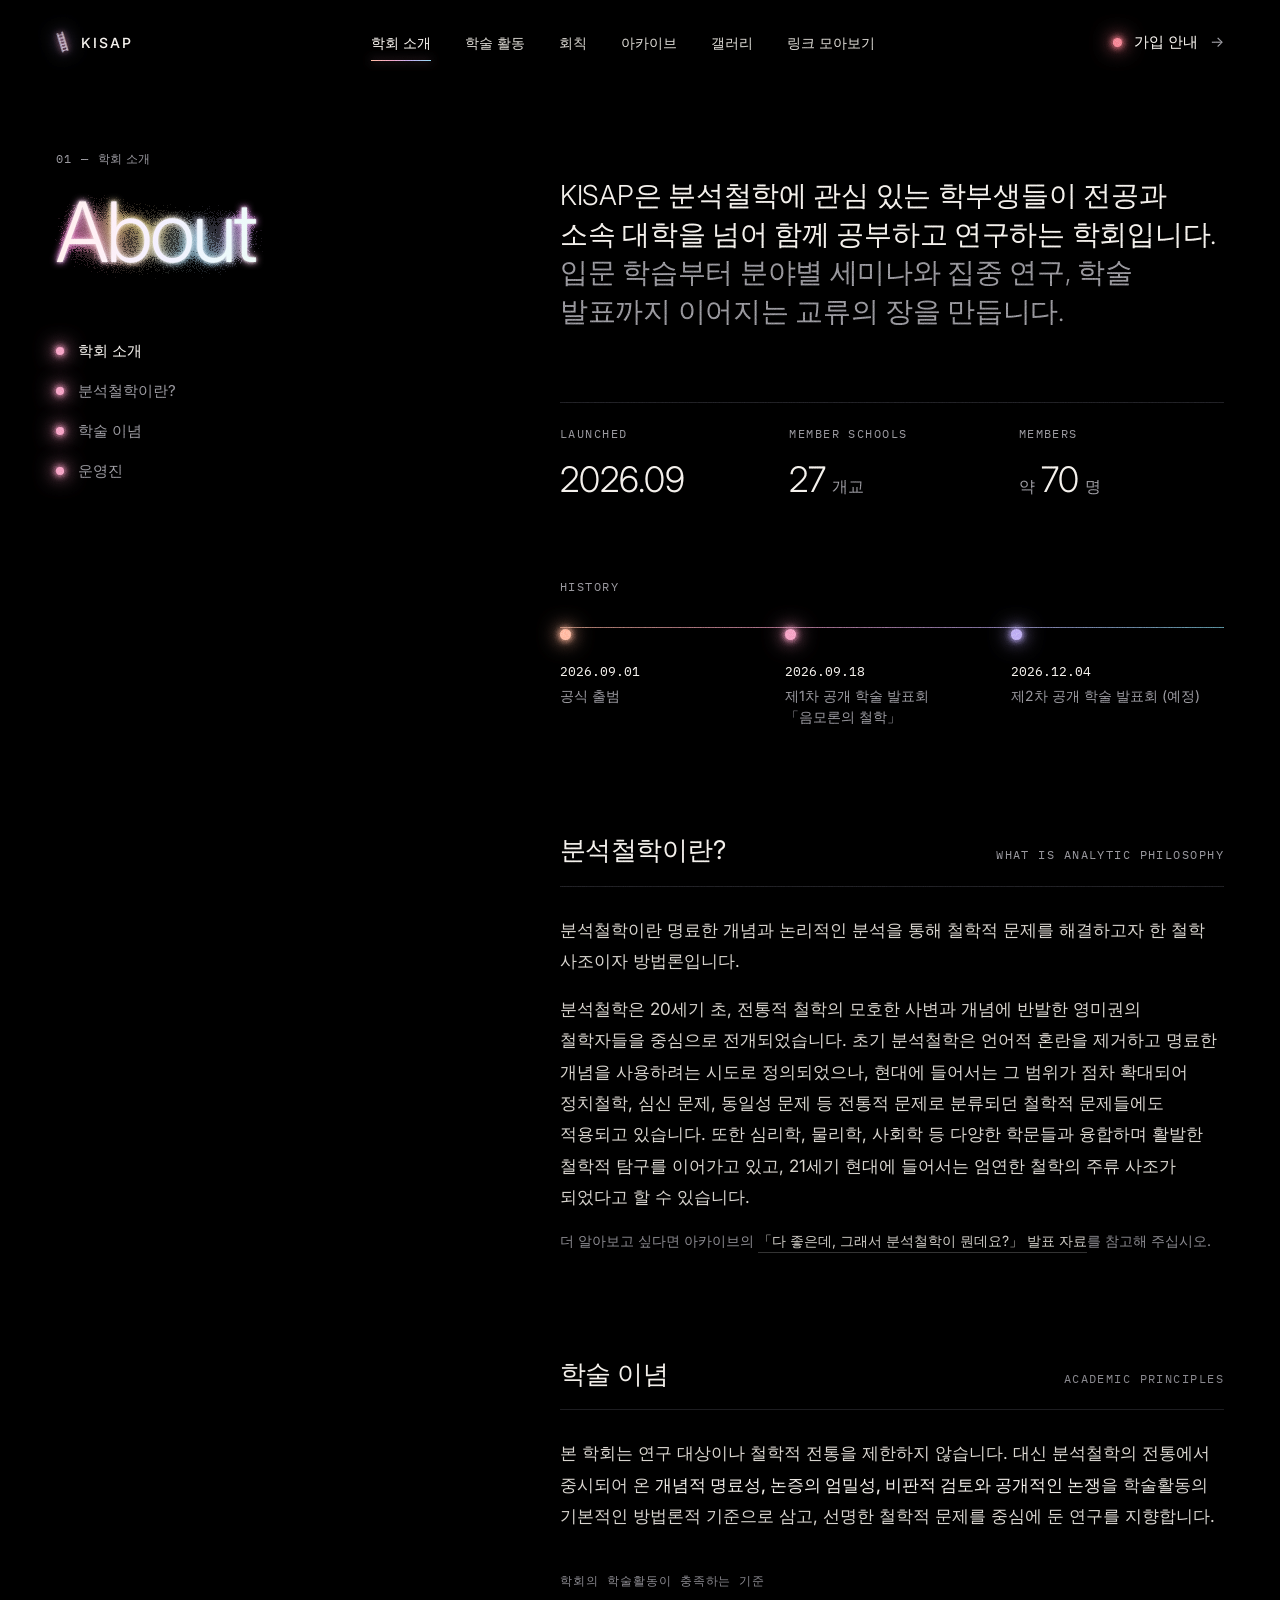
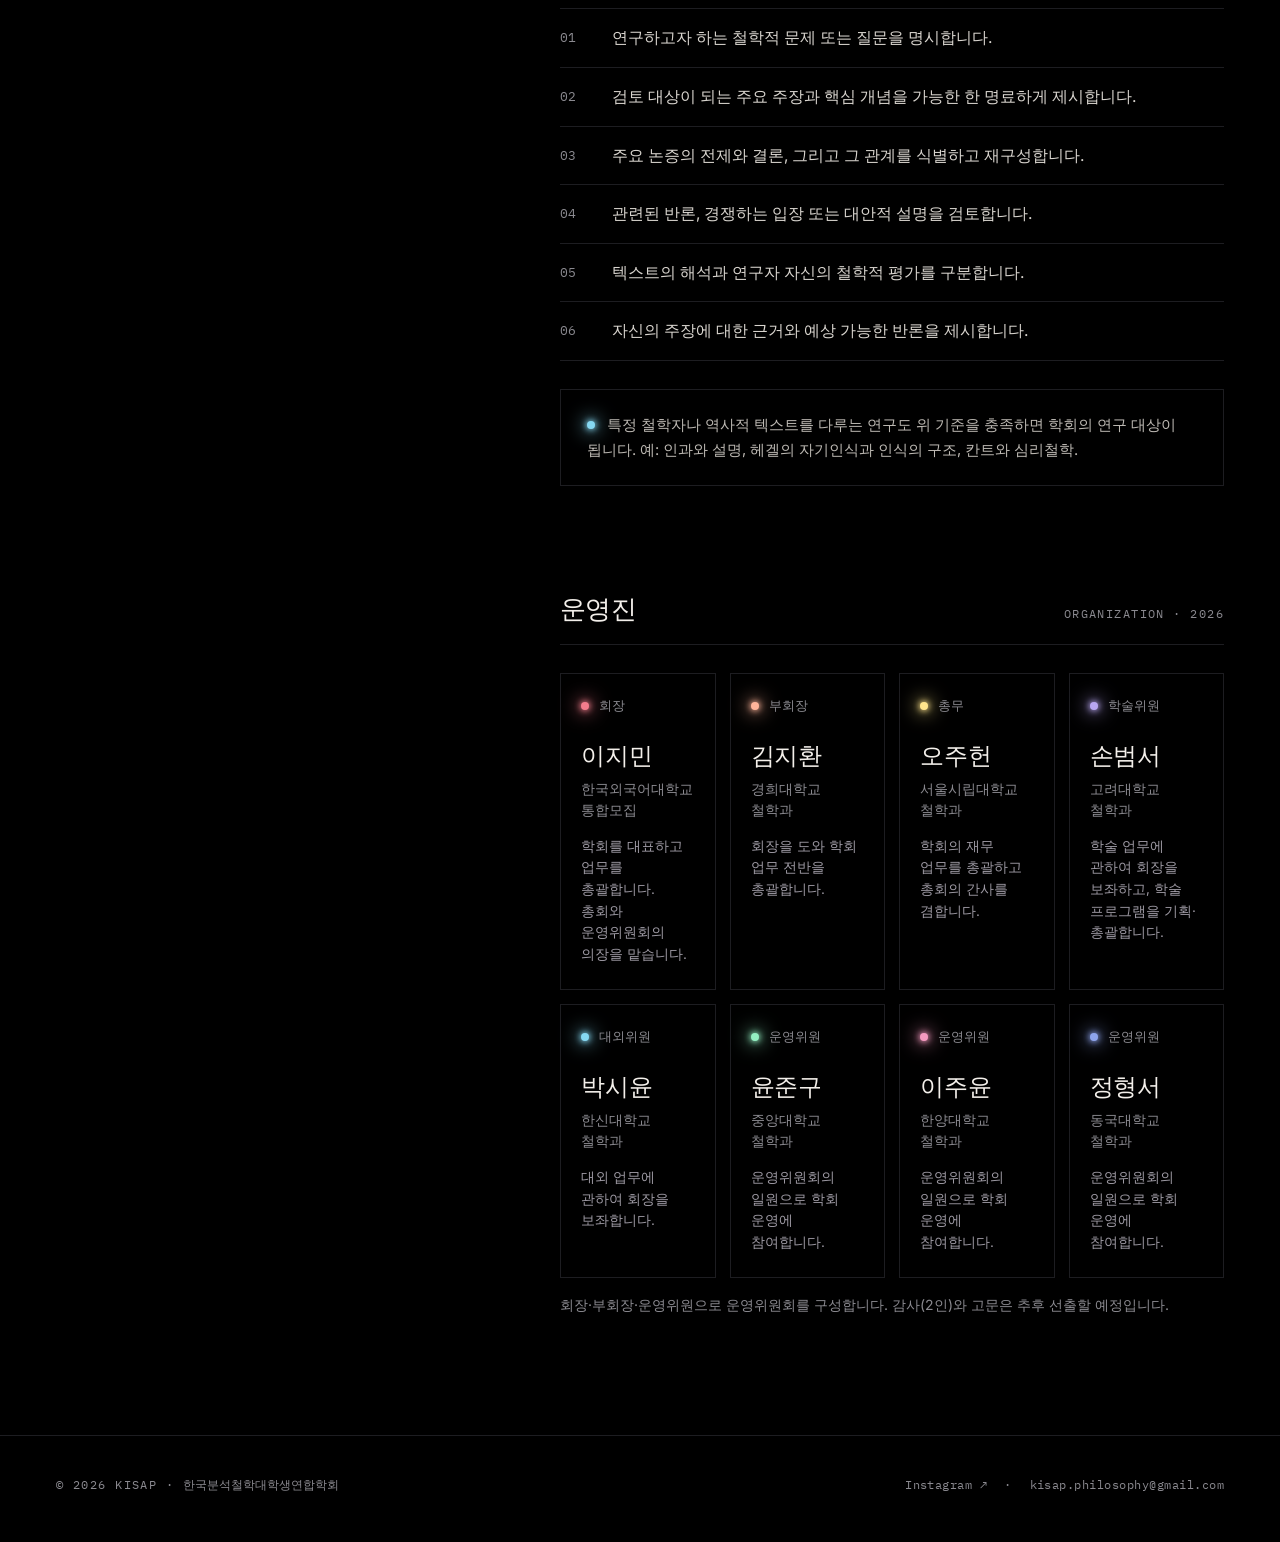
==== about.html @ c92b1f7e "2nd event starts 16:50 Co-Authored-By: Claude Opus 5.5 <noreply@anthropic.com> Claude-Session: https" ====
<!DOCTYPE html>
<html lang="ko">
<head>
<meta charset="utf-8">
<meta name="viewport" content="width=device-width, initial-scale=1">
<title>학회 소개 — KISAP</title>
<meta name="description" content="KISAP 학회 소개 — 분석철학이란 무엇인지, 학회의 학술 이념과 운영진을 소개합니다.">
<meta name="theme-color" content="#000000">
<link rel="canonical" href="https://kisapphilosophy.github.io/about.html">
<meta property="og:type" content="website">
<meta property="og:site_name" content="KISAP 한국분석철학대학생연합학회">
<meta property="og:locale" content="ko_KR">
<meta property="og:title" content="학회 소개 — KISAP">
<meta property="og:description" content="KISAP 학회 소개 — 분석철학이란 무엇인지, 학회의 학술 이념과 운영진을 소개합니다.">
<meta property="og:url" content="https://kisapphilosophy.github.io/about.html">
<meta property="og:image" content="https://kisapphilosophy.github.io/images/og.jpg">
<meta property="og:image:width" content="1200">
<meta property="og:image:height" content="630">
<meta name="twitter:card" content="summary_large_image">
<meta name="naver-site-verification" content="591fb7971cd4381b23a02a65b9b0f2e59f918cd0">
<meta name="google-site-verification" content="ccWG4GbFfCrHe7mUTIRTxgsKhSlejGteS4iFdDzfW9k">

<link rel="icon" href="favicon.ico" sizes="48x48">
<link rel="icon" type="image/png" sizes="192x192" href="icon-192.png">
<link rel="apple-touch-icon" href="apple-touch-icon.png">
<link rel="preconnect" href="https://fonts.googleapis.com">
<link rel="preconnect" href="https://fonts.gstatic.com" crossorigin>
<link rel="stylesheet" href="https://fonts.googleapis.com/css2?family=IBM+Plex+Mono&amp;family=Inter:opsz,wght@14..32,300..500&amp;family=Lora:ital,wght@1,400&amp;display=swap">
<link rel="stylesheet" href="kisap.css?v=202611121501">
</head>
<body data-page="about">
<header class="site-header"></header>
<main>
<section class="page split"><div class="side"><div class="side-sticky"><div class="eyebrow">01 — <span class="kr">학회 소개</span></div>
      <h1 class="h-sec"><span class="glow soft">About</span></h1><nav class="toc kr" aria-label="목차"><a href="#intro" class="on"><span class="dot" style="--c:var(--pink)"></span>학회 소개</a><a href="#what"><span class="dot" style="--c:var(--pink)"></span>분석철학이란?</a><a href="#principles"><span class="dot" style="--c:var(--pink)"></span>학술 이념</a><a href="#people"><span class="dot" style="--c:var(--pink)"></span>운영진</a></nav></div></div><div class="main"><section class="sub" id="intro" style="margin-top:0"><p class="lead kr">KISAP은 분석철학에 관심 있는 학부생들이 전공과 소속 대학을 넘어 함께 공부하고 연구하는 학회입니다. <span class="mute">입문 학습부터 분야별 세미나와 집중 연구, 학술 발표까지 이어지는 교류의 장을 만듭니다.</span></p><div class="stats"><div><div class="mono">Launched</div><div class="num">2026.09</div></div><div><div class="mono">Member Schools</div><div class="num">27<span class="kr" style="font-size:.45em;color:var(--mute);margin-left:6px">개교</span></div></div><div><div class="mono">Members</div><div class="num"><span class="kr" style="font-size:.45em;color:var(--mute);margin-right:6px">약</span>70<span class="kr" style="font-size:.45em;color:var(--mute);margin-left:6px">명</span></div></div></div><div class="mono" style="margin-top:72px">History</div><ol class="timeline kr" style="list-style:none;grid-template-columns:repeat(3,1fr)"><li><span class="dot" style="--c:var(--peach)"></span><div class="y">2026.09.01</div><div class="t">공식 출범</div></li><li><span class="dot" style="--c:var(--pink)"></span><div class="y">2026.09.18</div><div class="t">제1차 공개 학술 발표회 「음모론의 철학」</div></li><li><span class="dot" style="--c:var(--lilac)"></span><div class="y">2026.12.04</div><div class="t">제2차 공개 학술 발표회 (예정)</div></li></ol></section><section class="sub" id="what"><div class="sub-h"><h2>분석철학이란?</h2><span class="mono">What is analytic philosophy</span></div><div class="prose"><p>분석철학이란 명료한 개념과 논리적인 분석을 통해 철학적 문제를 해결하고자 한 철학 사조이자 방법론입니다.</p>
      <p>분석철학은 20세기 초, 전통적 철학의 모호한 사변과 개념에 반발한 영미권의 철학자들을 중심으로 전개되었습니다. 초기 분석철학은 언어적 혼란을 제거하고 명료한 개념을 사용하려는 시도로 정의되었으나, 현대에 들어서는 그 범위가 점차 확대되어 정치철학, 심신 문제, 동일성 문제 등 전통적 문제로 분류되던 철학적 문제들에도 적용되고 있습니다. 또한 심리학, 물리학, 사회학 등 다양한 학문들과 융합하며 활발한 철학적 탐구를 이어가고 있고, 21세기 현대에 들어서는 엄연한 철학의 주류 사조가 되었다고 할 수 있습니다.</p></div>
      <p class="foot-note">더 알아보고 싶다면 아카이브의 <a class="ulink" style="font-size:14px" href="archive.html">「다 좋은데, 그래서 분석철학이 뭔데요?」 발표 자료</a>를 참고해 주십시오.</p></section><section class="sub" id="principles"><div class="sub-h"><h2>학술 이념</h2><span class="mono">Academic Principles</span></div><div class="prose"><p>본 학회는 연구 대상이나 철학적 전통을 제한하지 않습니다. 대신 분석철학의 전통에서 중시되어 온 <b style="font-weight:500;color:var(--ink)">개념적 명료성, 논증의 엄밀성, 비판적 검토와 공개적인 논쟁</b>을 학술활동의 기본적인 방법론적 기준으로 삼고, 선명한 철학적 문제를 중심에 둔 연구를 지향합니다.</p></div><div class="mono kr" style="margin:40px 0 18px;letter-spacing:.08em">학회의 학술활동이 충족하는 기준</div><ol class="crit"><li>연구하고자 하는 철학적 문제 또는 질문을 명시합니다.</li><li>검토 대상이 되는 주요 주장과 핵심 개념을 가능한 한 명료하게 제시합니다.</li><li>주요 논증의 전제와 결론, 그리고 그 관계를 식별하고 재구성합니다.</li><li>관련된 반론, 경쟁하는 입장 또는 대안적 설명을 검토합니다.</li><li>텍스트의 해석과 연구자 자신의 철학적 평가를 구분합니다.</li><li>자신의 주장에 대한 근거와 예상 가능한 반론을 제시합니다.</li></ol><div class="callout"><span class="dot" style="--c:var(--cyan)"></span>특정 철학자나 역사적 텍스트를 다루는 연구도 위 기준을 충족하면 학회의 연구 대상이 됩니다. 예: 인과와 설명, 헤겔의 자기인식과 인식의 구조, 칸트와 심리철학.</div></section><section class="sub" id="people"><div class="sub-h"><h2>운영진</h2><span class="mono">Organization · 2026</span></div><div class="org"><div class="person"><div class="role"><span class="dot" style="--c:var(--coral)"></span>회장</div><div class="name">이지민</div><div class="sch">한국외국어대학교 통합모집</div><div class="duty">학회를 대표하고 업무를 총괄합니다. 총회와 운영위원회의 의장을 맡습니다.</div></div><div class="person"><div class="role"><span class="dot" style="--c:var(--peach)"></span>부회장</div><div class="name">김지환</div><div class="sch">경희대학교 철학과</div><div class="duty">회장을 도와 학회 업무 전반을 총괄합니다.</div></div><div class="person"><div class="role"><span class="dot" style="--c:var(--butter)"></span>총무</div><div class="name">오주헌</div><div class="sch">서울시립대학교 철학과</div><div class="duty">학회의 재무 업무를 총괄하고 총회의 간사를 겸합니다.</div></div><div class="person"><div class="role"><span class="dot" style="--c:var(--lilac)"></span>학술위원</div><div class="name">손범서</div><div class="sch">고려대학교 철학과</div><div class="duty">학술 업무에 관하여 회장을 보좌하고, 학술 프로그램을 기획·총괄합니다.</div></div><div class="person"><div class="role"><span class="dot" style="--c:var(--cyan)"></span>대외위원</div><div class="name">박시윤</div><div class="sch">한신대학교 철학과</div><div class="duty">대외 업무에 관하여 회장을 보좌합니다.</div></div><div class="person"><div class="role"><span class="dot" style="--c:var(--mint)"></span>운영위원</div><div class="name">윤준구</div><div class="sch">중앙대학교 철학과</div><div class="duty">운영위원회의 일원으로 학회 운영에 참여합니다.</div></div><div class="person"><div class="role"><span class="dot" style="--c:var(--pink)"></span>운영위원</div><div class="name">이주윤</div><div class="sch">한양대학교 철학과</div><div class="duty">운영위원회의 일원으로 학회 운영에 참여합니다.</div></div><div class="person"><div class="role"><span class="dot" style="--c:var(--peri)"></span>운영위원</div><div class="name">정형서</div><div class="sch">동국대학교 철학과</div><div class="duty">운영위원회의 일원으로 학회 운영에 참여합니다.</div></div></div><p class="foot-note">회장·부회장·운영위원으로 운영위원회를 구성합니다. 감사(2인)와 고문은 추후 선출할 예정입니다.</p></section></div></section>
</main>
<footer class="site-footer"></footer>
<script src="kisap.js?v=202611121501"></script>
</body>
</html>
---- kisap.css ----
/* =========================================================
   KISAP — Halo theme
   Korean Intercollegiate Society for Analytic Philosophy
   ========================================================= */

@font-face{
  font-family:"Pretendard";
  src:url("PretendardVariable.woff2") format("woff2-variations");
  font-weight:45 920;font-style:normal;font-display:swap;
}

:root{
  /* light palette — use as light, never as flat surface color */
  --peach:#FFB49A; --coral:#F47C8C; --pink:#F59AC0; --lilac:#B9A7F2;
  --peri:#8EA4EC;  --cyan:#86D8F2;  --mint:#94EFC2; --lime:#CBF27E; --butter:#FFE58C; --orange:#FF9F62;

  --bg:#000; --ink:#F3EFEA; --ink-2:#d9d5cf; --mute:#8B8A90; --dim:#55545A; --line:#1D1D21;

  --sans:"Inter","Pretendard",system-ui,sans-serif;
  --kr:"Pretendard","Inter",system-ui,sans-serif;
  --mono:"IBM Plex Mono",ui-monospace,monospace;

  --halo:linear-gradient(100deg,var(--peach),var(--pink) 28%,var(--lilac) 52%,var(--cyan) 74%,var(--mint));
  --pad:56px;
  --header-h:84px;
}

*{box-sizing:border-box;margin:0;padding:0}
html{background:var(--bg);color:var(--ink);-webkit-text-size-adjust:100%}
body{font-family:var(--sans);font-optical-sizing:auto;-webkit-font-smoothing:antialiased;-moz-osx-font-smoothing:grayscale;
  min-height:100vh;overflow-x:hidden;line-height:1.5}
a{color:inherit;text-decoration:none}
button{font:inherit;color:inherit;background:none;border:0;cursor:pointer}
.kr{font-family:var(--kr)}
.mono{font-family:var(--mono);font-size:12px;letter-spacing:.12em;text-transform:uppercase;color:var(--mute)}
.sr{position:absolute;width:1px;height:1px;overflow:hidden;clip:rect(0 0 0 0)}

/* grain: only visible on lit areas (overlay over black stays black) */
.grain{position:fixed;inset:0;pointer-events:none;z-index:90;mix-blend-mode:overlay;opacity:.5;
  background-image:url("data:image/svg+xml;utf8,<svg xmlns='http://www.w3.org/2000/svg' width='300' height='300'><filter id='n'><feTurbulence type='fractalNoise' baseFrequency='1.1' numOctaves='2' stitchTiles='stitch'/><feColorMatrix values='0 0 0 0 .5  0 0 0 0 .5  0 0 0 0 .5  0 0 0 2.2 -.6'/></filter><rect width='100%' height='100%' filter='url(%23n)'/></svg>");}

/* ---------------- header / nav ---------------- */
.site-header{position:fixed;top:0;left:0;right:0;height:var(--header-h);z-index:50;
  display:flex;align-items:center;justify-content:space-between;padding:0 var(--pad);
  transition:background .3s ease, backdrop-filter .3s ease}
.site-header.scrolled{background:rgba(0,0,0,.6);-webkit-backdrop-filter:blur(14px);backdrop-filter:blur(14px)}
.logo{display:flex;align-items:center;gap:12px;font-weight:500;font-size:14px;letter-spacing:.14em}
.logo svg{flex:none}
.nav-links{display:flex;gap:34px;font-family:var(--kr);font-size:14px;color:#cfccc6}
.nav-links a{position:relative;transition:color .2s}
.nav-links a:hover,.nav-links a.active{color:var(--ink)}
.nav-links a.active::after{content:"";position:absolute;left:0;right:0;bottom:-8px;height:1px;
  background:linear-gradient(90deg,var(--peach),var(--pink),var(--lilac),var(--cyan));box-shadow:0 0 8px rgba(245,154,192,.6)}
.menu-btn{display:none;width:40px;height:40px;position:relative}
.menu-btn span{position:absolute;left:9px;right:9px;height:1px;background:var(--ink);transition:transform .3s, top .3s}
.menu-btn span:nth-child(1){top:16px}.menu-btn span:nth-child(2){top:24px}
.menu-open .menu-btn span:nth-child(1){top:20px;transform:rotate(45deg)}
.menu-open .menu-btn span:nth-child(2){top:20px;transform:rotate(-45deg)}
.mobile-menu{position:fixed;inset:0;z-index:45;background:rgba(0,0,0,.94);-webkit-backdrop-filter:blur(10px);backdrop-filter:blur(10px);
  padding:calc(var(--header-h) + 24px) 24px 40px;display:flex;flex-direction:column;gap:6px;
  opacity:0;pointer-events:none;transition:opacity .3s}
.menu-open .mobile-menu{opacity:1;pointer-events:auto}
.mobile-menu a{font-family:var(--kr);font-size:28px;font-weight:300;padding:14px 0;border-bottom:1px solid var(--line);display:flex;align-items:center;gap:16px}
.mobile-menu a .dot{width:9px;height:9px}

/* ---------------- buttons, dots, chips ---------------- */
.btn{position:relative;display:inline-flex;align-items:center;gap:8px;padding:11px 22px;border-radius:999px;font-size:14px;color:var(--ink);isolation:isolate;white-space:nowrap}
.btn::before{content:"";position:absolute;inset:-1px;border-radius:inherit;z-index:-2;background:linear-gradient(100deg,var(--peach),var(--pink),var(--lilac),var(--cyan))}
.btn::after{content:"";position:absolute;inset:0;border-radius:inherit;z-index:-1;background:#000}
.btn .bloom{position:absolute;inset:0;border-radius:inherit;z-index:-3;background:linear-gradient(100deg,var(--peach),var(--pink),var(--lilac),var(--cyan));
  filter:blur(14px) url(#boost) url(#spray);opacity:.7;transition:opacity .3s, filter .3s}
.btn:hover .bloom{opacity:1;filter:blur(18px) url(#boost) url(#spray)}
.btn-ghost{display:inline-flex;align-items:center;padding:11px 22px;border-radius:999px;border:1px solid #2c2c31;font-size:14px;color:#cfccc6;transition:border-color .2s,color .2s}
.btn-ghost:hover{border-color:#55505e;color:var(--ink)}
.ulink{color:#cfccc6;border-bottom:1px solid #333;padding-bottom:3px;font-size:15px;transition:color .2s,border-color .2s}
.ulink:hover{color:var(--ink);border-color:var(--pink)}
.dot{display:inline-block;flex:none;width:8px;height:8px;border-radius:50%;background:var(--c,var(--pink));
  box-shadow:0 0 6px 1px var(--c,var(--pink)),0 0 18px 4px color-mix(in srgb,var(--c,var(--pink)) 55%,transparent)}
.dot.off{background:#3a3a40;box-shadow:none}
.chips{display:flex;flex-wrap:wrap;gap:10px}
.chip{padding:9px 18px;border-radius:999px;border:1px solid #2a2a2f;font-size:14px;color:#bdb9b3;transition:border-color .2s,color .2s}
.chip:hover{color:var(--ink);border-color:#45424c}
.chip.on{color:var(--ink);border-color:transparent;position:relative;isolation:isolate}
.chip.on::before{content:"";position:absolute;inset:-1px;border-radius:inherit;z-index:-2;background:linear-gradient(100deg,var(--peach),var(--pink),var(--lilac),var(--cyan))}
.chip.on::after{content:"";position:absolute;inset:0;border-radius:inherit;z-index:-1;background:#000}

/* signal-dot CTA (가입 안내) */
.cta-dot{display:inline-flex;align-items:center;gap:12px;font-size:15px;color:var(--ink);white-space:nowrap}
.cta-dot .dot{width:9px;height:9px;--c:var(--coral);animation:kisap-pulse 2.8s ease-in-out infinite}
.cta-dot .arr{color:var(--mute);transition:color .25s, transform .25s}
.cta-dot:hover .arr,.cta-dot:focus-visible .arr{color:var(--ink);transform:translateX(3px)}
.cta-dot:hover .dot{animation-duration:1.2s}
.cta-dot.lg{font-size:17px;gap:14px}
.cta-dot.lg .dot{width:11px;height:11px}
@keyframes kisap-pulse{
  0%,100%{box-shadow:0 0 6px 1px var(--coral),0 0 16px 4px rgba(244,124,140,.45)}
  50%{box-shadow:0 0 9px 2px var(--coral),0 0 30px 10px rgba(244,124,140,.6)}
}

/* ---------------- glow text ---------------- */
.glow{position:relative;display:inline-block;isolation:isolate;color:transparent;
  --b1:.1em;--b2:.28em;--o1:.9;--o2:.35;--o3:.95}
.glow.soft{--b1:.125em;--b2:.3em;--o1:.7;--o2:.4;--o3:.75}
.glow > i{position:absolute;inset:-.25em -.2em -.35em -.2em;padding:.25em .2em .35em .2em;font-style:inherit;white-space:pre;pointer-events:none}
.glow > i.g{background:var(--halo);-webkit-background-clip:text;background-clip:text;color:transparent}
.glow > i.wide{filter:blur(var(--b2)) url(#boost2) url(#spray);opacity:var(--o2)}
.glow > i.mid{filter:blur(var(--b1)) url(#boost) url(#spray);opacity:var(--o1)}
.glow > i.near{filter:blur(.045em) url(#boost);opacity:var(--o3)}
.glow > i.wb{color:#fff;filter:blur(.018em);opacity:.75}
.glow > i.face{background:linear-gradient(100deg,#FFEDE6,#FFEFF6 28%,#F3EFFF 52%,#EAF8FD 74%,#EEFCF4);
  -webkit-background-clip:text;background-clip:text;color:transparent}
.glow > .txt{visibility:hidden}

/* ---------------- aura blobs ---------------- */
.aura{position:absolute;border-radius:50%;aspect-ratio:1}
.aura .s,.aura .d{position:absolute;inset:0;border-radius:inherit;background:inherit}
.aura .s{filter:blur(calc(var(--blur,40px) * .8));opacity:.5}
.aura .d{filter:blur(calc(var(--blur,40px) * 1.35)) url(#boost) url(#spray)}

/* ---------------- ladder ---------------- */
.ladder{position:absolute;pointer-events:none;will-change:transform}
.ladder svg{position:absolute;inset:0;width:100%;height:100%;overflow:visible}
.ladder .l-wide{filter:blur(calc(40px * var(--ls,1))) url(#boost2) url(#spray);opacity:.4}
.ladder .l-mid {filter:blur(calc(18px * var(--ls,1))) url(#boost) url(#spray);opacity:.75}
.ladder .l-br2 {filter:blur(calc(30px * var(--ls,1)));opacity:.45}
.ladder .l-br1 {filter:blur(calc(17px * var(--ls,1))) url(#boost);opacity:.5}
.ladder .l-body{filter:blur(calc(6px * var(--ls,1)));opacity:.95}

/* ---------------- hero (index) ---------------- */
/* home: hero + statement share one continuous ladder that fades out into the 2nd screen */
.home{position:relative;overflow:hidden;isolation:isolate;--hh:max(100vh,720px)}
@supports (height:100svh){.home{--hh:max(100svh,720px)}}
.ladder-layer{position:absolute;left:0;right:0;top:0;height:calc(var(--hh) * 1.6);z-index:3;pointer-events:none;
  -webkit-mask-image:linear-gradient(to bottom,#000 0,#000 calc(var(--hh) * .9),transparent calc(var(--hh) * 1.36));
          mask-image:linear-gradient(to bottom,#000 0,#000 calc(var(--hh) * .9),transparent calc(var(--hh) * 1.36))}
.ladder-layer .ladder{left:62.2%;top:calc(var(--hh) * -.32);width:clamp(150px,18.1vw,330px);height:calc(var(--hh) * 2);
  transform-origin:50% calc(var(--hh) * .82);transform:rotate(16deg)}
.hero{position:relative;height:var(--hh)}
.hero-copy{position:absolute;left:var(--pad);top:22%;z-index:2;max-width:62%}
.hero-copy .mono{margin-bottom:30px}
.hero-line1{text-wrap:balance;font-size:clamp(26px,3.75vw,64px);line-height:1.05;font-weight:300;letter-spacing:-.03em;color:#ece8e2}
.hero-line1 .soft-word{color:#8f8b94}
.hero-big{margin-top:.17em;font-size:clamp(60px,9.4vw,170px);line-height:.98;font-weight:300;letter-spacing:-.04em}
.hero-kr{margin-top:36px;font-family:var(--kr);font-weight:400;font-size:clamp(16px,1.5vw,24px);color:#d9d5cf;letter-spacing:.24em}
.hero-bar{position:absolute;left:var(--pad);right:var(--pad);bottom:52px;z-index:2;display:grid;grid-template-columns:320px 320px 1fr;
  border-top:1px solid var(--line);padding-top:22px;font-size:15px}
.hero-bar .mono{margin-bottom:8px}
.hero-bar .right{justify-self:end;text-align:right}

/* ---------------- inner pages ---------------- */
.page{position:relative;min-height:100vh;padding:150px var(--pad) 120px}
.eyebrow{font-family:var(--mono);font-size:12px;letter-spacing:.12em;text-transform:uppercase;color:var(--mute);margin-bottom:22px}
.eyebrow .kr{letter-spacing:.02em;text-transform:none}
.h-sec{font-size:clamp(56px,6.5vw,104px);line-height:1.02;font-weight:300;letter-spacing:-.035em}
.split{display:grid;grid-template-columns:minmax(0,420px) minmax(0,1fr);column-gap:84px}
.split > .side .lede{margin-top:28px;color:var(--mute);font-size:15px;line-height:1.6;max-width:320px}
.split > .main{padding-top:26px;max-width:1000px}
.head-row{display:flex;justify-content:space-between;align-items:flex-end;gap:24px;flex-wrap:wrap}
.head-row .chips{margin-bottom:14px}

/* about */
.lead{font-size:clamp(22px,2.15vw,34px);line-height:1.4;font-weight:300;letter-spacing:-.01em;max-width:880px}
.lead .mute{color:var(--mute)}
.stats{margin-top:72px;display:grid;grid-template-columns:repeat(3,1fr);gap:24px;border-top:1px solid var(--line);max-width:880px}
.stats > div{padding-top:22px}
.stats .mono{margin-bottom:10px}
.stats .num{font-size:clamp(32px,2.75vw,44px);font-weight:300}
.timeline{position:relative;max-width:880px;margin-top:26px;display:grid;grid-template-columns:repeat(4,1fr);gap:12px}
.timeline::before{content:"";position:absolute;left:0;right:0;top:5px;height:1px;background:linear-gradient(90deg,var(--peach),var(--pink),var(--lilac),var(--cyan));opacity:.6}
.timeline .dot{width:11px;height:11px}
.timeline .y{margin-top:16px;font-family:var(--mono);font-size:13px}
.timeline .t{margin-top:4px;font-size:14px;color:var(--mute)}

/* join */
.steps{position:relative;display:grid;grid-template-columns:repeat(3,1fr);gap:24px}
.steps::before{content:"";position:absolute;left:8px;right:0;top:8px;height:1px;background:linear-gradient(90deg,var(--peach),var(--pink) 40%,var(--lilac) 70%,var(--cyan));opacity:.55}
.steps .dot{width:16px;height:16px}
.steps .mono{margin-top:30px}
.steps h3{font-size:28px;font-weight:300;margin-top:10px}
.steps p{margin-top:12px;color:var(--mute);font-size:15px;line-height:1.6;max-width:260px}
.tables{margin-top:90px;display:grid;grid-template-columns:1fr 1fr;gap:56px}
.kv{display:flex;justify-content:space-between;align-items:center;gap:16px;height:56px;border-bottom:1px solid var(--line);font-size:16px}
.kv span:last-child{color:var(--mute)}
.kv .num{font-family:var(--mono);font-size:14px}
.cta-row{margin-top:56px;display:flex;flex-wrap:wrap;gap:28px;align-items:center}

/* bylaws */
.toc{margin-top:56px;font-size:15px}
.toc a{display:flex;align-items:center;gap:14px;height:40px;color:var(--mute);transition:color .2s}
.toc a .dot{visibility:hidden}
.toc a.on,.toc a:hover{color:var(--ink)}
.toc a.on .dot{visibility:visible}
.doc-head{display:flex;justify-content:space-between;gap:16px;flex-wrap:wrap;padding-bottom:18px}
.articles{border-top:1px solid var(--line);max-width:760px}
.art{display:grid;grid-template-columns:150px 1fr;padding:26px 0;border-bottom:1px solid var(--line);scroll-margin-top:110px}
.art .mono{color:var(--ink)}
.art .t{margin-top:6px;color:var(--mute);font-size:14px}
.art p{font-size:17px;line-height:1.7;color:var(--ink-2)}
.chapter{margin-top:48px;scroll-margin-top:110px}
.chapter:first-child{margin-top:0}

/* rows w/ hover halo (archive, links) */
.rows{border-top:1px solid var(--line);margin-top:56px}
.row{position:relative;isolation:isolate;display:grid;grid-template-columns:36px 110px 1fr 200px 90px;align-items:center;min-height:74px;padding:10px 0;
  border-bottom:1px solid var(--line);font-size:17px;transition:color .2s}
.row .yr,.row .ty,.row .fm{color:var(--mute);transition:color .3s}
.row .yr{font-family:var(--mono);font-size:14px}
.row .ty{font-size:15px}
.row .fm{font-family:var(--mono);font-size:13px;text-align:right}
.hov{position:absolute;left:-30px;right:-30px;top:6px;bottom:6px;z-index:-1;border-radius:40px;opacity:0;transition:opacity .35s ease;pointer-events:none}
.hov::before,.hov::after{content:"";position:absolute;inset:0;border-radius:inherit;
  background:linear-gradient(90deg,transparent,rgba(185,167,242,.55) 15%,rgba(245,154,192,.5) 45%,rgba(134,216,242,.45) 75%,transparent)}
.hov::before{filter:blur(30px) url(#spray);opacity:.75}
.hov::after{filter:blur(30px);opacity:.6}
.row:hover .hov,.row:focus-visible .hov{opacity:1}
.row:hover .yr,.row:hover .ty,.row:hover .fm{color:#efeaf7}
.row[hidden]{display:none}

/* gallery */
.gallery{margin-top:56px;display:grid;grid-template-columns:2fr 1fr 1fr;grid-auto-rows:272px;gap:16px}
.tile{position:relative;border:1px solid var(--line);overflow:hidden;transition:border-color .3s}
.tile:hover{border-color:#34313a}
.tile.big{grid-row:span 2}
.tile .aura{left:50%;top:50%;width:min(64%,440px);transform:translate(-50%,-50%);transition:transform .6s ease}
.tile:hover .aura{transform:translate(-50%,-50%) scale(1.06)}
.tile img{position:absolute;inset:0;width:100%;height:100%;object-fit:cover}
.tile .no{position:absolute;left:16px;top:14px;font-size:11px}
.tile .cap{position:absolute;left:16px;right:16px;bottom:14px;display:flex;justify-content:space-between;align-items:baseline;gap:12px;font-size:14px}
.tile.big .cap{font-size:18px}
.tile .cap .mono{font-size:11px}
.tile[hidden]{display:none}

/* links */
.links-page{text-align:center}
.links-list{width:min(660px,100%);margin:56px auto 0;text-align:left}
.link{position:relative;isolation:isolate;display:grid;grid-template-columns:30px 1fr auto;align-items:center;min-height:70px;padding:0 26px;margin-bottom:12px;
  border-radius:999px;border:1px solid #222227;transition:border-color .3s}
.link .hov{left:-20px;right:-20px}
.link:hover{border-color:#4a4552}
.link:hover .hov{opacity:1}
.link .name{font-size:17px}
.link .desc{color:var(--mute);font-size:14px;margin-left:10px;transition:color .3s}
.link:hover .desc{color:#e9e4f5}
.link .arr{color:var(--mute);transition:color .3s, transform .3s}
.link:hover .arr{color:#fff;transform:translate(2px,-2px)}

/* activities */
.section-label{display:flex;justify-content:space-between;align-items:flex-end;gap:16px;flex-wrap:wrap;margin-top:88px}
.section-label:first-of-type{margin-top:64px}
.programs{margin-top:28px;display:grid;grid-template-columns:repeat(4,1fr);gap:16px}
.prog{position:relative;border:1px solid var(--line);padding:26px 24px 28px;min-height:240px;display:flex;flex-direction:column;transition:border-color .3s}
.prog:hover{border-color:#34313a}
.prog .dot{width:11px;height:11px}
.prog h3{margin-top:28px;font-size:24px;font-weight:300;letter-spacing:-.01em}
.prog .cad{margin-top:8px}
.prog p{margin-top:auto;padding-top:24px;color:var(--mute);font-size:14px;line-height:1.6}
.rows.tight{margin-top:24px}
.row.act{grid-template-columns:36px 130px 170px 1fr 120px}
.row.act .dt{font-family:var(--mono);font-size:14px;color:var(--mute);transition:color .3s}
.row.act .pl{color:var(--mute);font-size:14px;text-align:right;transition:color .3s}
.row.act:hover .dt,.row.act:hover .pl{color:#efeaf7}

/* footer */
.site-footer{padding:40px var(--pad) 48px;border-top:1px solid var(--line);display:flex;justify-content:space-between;gap:16px;flex-wrap:wrap}
.site-footer .kr{letter-spacing:0;text-transform:none}

/* ---------------- responsive ---------------- */
@media (max-width:1280px){
  .ladder-layer .ladder{left:66%}
  .hero-copy{max-width:64%}
}
@media (max-width:1100px){
  .programs{grid-template-columns:1fr 1fr}
  .split{grid-template-columns:1fr;row-gap:40px}
  .split > .main{padding-top:0}
  .nav-links{gap:22px}
}
@media (max-width:900px){
  :root{--pad:24px;--header-h:68px}
  .nav-links,.site-header > .cta-dot{display:none}
  .menu-btn{display:block}
  .ladder-layer{z-index:0}
  .ladder-layer .ladder{left:58%;width:44vw;opacity:.55}
  .hero-copy{top:19%;max-width:none;right:var(--pad)}
  .hero-big{font-size:clamp(56px,17vw,120px)}
  .hero-line1{font-size:clamp(24px,7vw,44px)}
  .hero-bar{grid-template-columns:1fr 1fr;row-gap:18px;bottom:32px}
  .hero-bar .right{grid-column:1 / -1;justify-self:start;text-align:left}
  .page{padding:120px var(--pad) 90px}
  .stats{grid-template-columns:repeat(3,1fr);margin-top:48px}
  .timeline{grid-template-columns:1fr 1fr;row-gap:28px}
  .timeline::before{display:none}
  .steps{grid-template-columns:1fr;gap:36px}
  .steps::before{display:none}
  .tables{grid-template-columns:1fr;gap:40px;margin-top:60px}
  .art{grid-template-columns:1fr;gap:10px}
  .row{grid-template-columns:24px 64px 1fr 56px;font-size:15px}
  .row .ty{display:none}
  .row.act{grid-template-columns:24px 92px 1fr}
  .row.act .pl{display:none}
  .programs{grid-template-columns:1fr 1fr}
  .prog{min-height:200px}
  .hov{left:-12px;right:-12px}
  .gallery{grid-template-columns:1fr 1fr;grid-auto-rows:200px}
  .tile.big{grid-column:1 / -1;grid-row:span 2}
  .link{padding:0 20px}
  .link .desc{display:block;margin-left:0;font-size:13px}
  .site-footer{flex-direction:column}
}
@media (prefers-reduced-motion:reduce){*{transition:none!important;animation:none!important}}

/* ---------------- statement (index, 2nd screen) ---------------- */
.statement{position:relative;height:100vh;height:100svh;min-height:760px;overflow:hidden}
.statement .horizon{position:absolute;inset:0;width:100%;height:100%}
.statement .pole-dot{position:absolute;left:83%;top:30%;width:13px;height:13px;--c:#F59AC0;transform:translate(-50%,-50%)}
.statement .orb{left:51.25%;top:33%;width:clamp(240px,26.25vw,480px);--blur:38px;
  background:radial-gradient(circle closest-side,#FFC4E0 0%,#F59AC0 18%,#FFB49A 34%,#FFE58C 50%,#94EFC2 66%,#86D8F2 80%,transparent 92%)}
.statement .orb-s{left:70.6%;top:56%;width:clamp(90px,9.4vw,170px);--blur:22px;
  background:radial-gradient(circle closest-side,#F47C8C 0%,#FF9F62 45%,transparent 78%)}
.statement-copy{position:absolute;left:var(--pad);top:25%;z-index:2}
.statement h2{font-family:"Lora",serif;font-style:italic;font-weight:400;font-size:clamp(60px,8vw,128px);line-height:1.02;letter-spacing:-.02em}
.statement p{margin-top:40px;max-width:430px;font-size:17px;line-height:1.6;color:#bdb9b3}
.statement .cta-row{margin-top:36px}

/* scroll reveal */
.reveal{opacity:0;transition:opacity 1.2s ease, transform 1.2s cubic-bezier(.2,.7,.2,1)}
.statement-copy.reveal{transform:translateY(28px)}
.aura.reveal{transform:scale(.92)}
.reveal.in{opacity:1;transform:none}
.orb-s.reveal.in{opacity:.75}

@media (max-width:900px){
  .statement{min-height:680px}
  .statement-copy{top:16%;right:var(--pad)}
  .statement h2{font-size:clamp(52px,15vw,96px)}
  .statement p{font-size:16px;margin-top:28px}
  .statement .orb{left:22%;top:50%;width:76vw;opacity:.75}
  .statement .orb.reveal.in{opacity:.75}
  .statement .orb-s{left:72%;top:74%;width:24vw}
  .statement .pole,.statement .pole-dot{display:none}
}
@media (prefers-reduced-motion:reduce){.reveal{opacity:1!important;transform:none!important}}
@media (max-width:520px){.programs{grid-template-columns:1fr}}

/* hero title: soft patchy halo, matching the ladder */
.hero-big > span:nth-child(1) .glow{--halo:
  radial-gradient(1.1em .8em at 6% 55%,  rgba(255,61,154,.6) 20%, transparent 85%),
  radial-gradient(1.2em .9em at 38% 40%, rgba(255,232,31,.55) 20%, transparent 85%),
  radial-gradient(1em .9em  at 70% 65%,  rgba(61,230,255,.55) 20%, transparent 85%),
  radial-gradient(.9em .8em at 96% 35%,  rgba(184,77,255,.55) 20%, transparent 85%),
  linear-gradient(100deg,#8EA4EC,#B9A7F2 30%,#F59AC0 65%,#FFB49A)}
.hero-big > span:nth-child(2) .glow{--halo:
  radial-gradient(1.1em .9em at 4% 40%,  rgba(255,232,31,.55) 20%, transparent 85%),
  radial-gradient(1em .8em  at 30% 70%,  rgba(61,107,255,.5) 20%, transparent 85%),
  radial-gradient(1.2em .9em at 55% 35%, rgba(255,61,154,.6) 20%, transparent 85%),
  radial-gradient(1em .8em  at 80% 60%,  rgba(61,230,255,.55) 20%, transparent 85%),
  radial-gradient(.8em .7em at 99% 30%,  rgba(255,59,78,.5) 20%, transparent 85%),
  linear-gradient(100deg,#8EA4EC,#B9A7F2 30%,#F59AC0 65%,#FFB49A)}

/* section titles + motto: same soft patchy halo as the hero */
.h-sec .glow,.statement h2 > span:nth-child(1) .glow{--halo:
  radial-gradient(1em .8em at 8% 50%,  rgba(255,61,154,.6) 20%, transparent 85%),
  radial-gradient(1em .9em at 38% 40%, rgba(255,232,31,.55) 20%, transparent 85%),
  radial-gradient(1em .9em at 68% 62%, rgba(61,230,255,.55) 20%, transparent 85%),
  radial-gradient(.9em .8em at 96% 38%, rgba(184,77,255,.55) 20%, transparent 85%),
  linear-gradient(100deg,#8EA4EC,#B9A7F2 30%,#F59AC0 65%,#FFB49A)}
.statement h2 > span:nth-child(2) .glow{--halo:
  radial-gradient(1em .9em at 6% 42%,  rgba(255,232,31,.55) 20%, transparent 85%),
  radial-gradient(1em .8em at 32% 66%, rgba(61,107,255,.5) 20%, transparent 85%),
  radial-gradient(1em .9em at 58% 38%, rgba(255,61,154,.6) 20%, transparent 85%),
  radial-gradient(1em .8em at 86% 60%, rgba(61,230,255,.55) 20%, transparent 85%),
  linear-gradient(100deg,#8EA4EC,#B9A7F2 30%,#F59AC0 65%,#FFB49A)}

/* ================= content blocks (real content) ================= */
.sub{margin-top:104px}
.sub:first-child{margin-top:0}
.sub-h{display:flex;align-items:baseline;justify-content:space-between;gap:16px;flex-wrap:wrap;margin-bottom:28px;padding-bottom:16px;border-bottom:1px solid var(--line)}
.sub-h h2{font-family:var(--kr);font-size:clamp(22px,2vw,30px);font-weight:400;letter-spacing:-.02em}
.prose{max-width:780px}
.prose p{font-family:var(--kr);font-size:17px;line-height:1.85;color:var(--ink-2)}
.prose p + p{margin-top:16px}
.prose .mute{color:var(--mute)}
.callout{position:relative;margin-top:28px;max-width:780px;padding:22px 26px;border:1px solid var(--line);font-family:var(--kr);font-size:15px;line-height:1.7;color:#bdb9b3}
.callout .dot{margin-right:12px;vertical-align:1px;--c:var(--butter)}
.trio{display:grid;grid-template-columns:repeat(3,1fr);gap:24px}
.trio.four{grid-template-columns:repeat(4,1fr)}
.trio.two{grid-template-columns:repeat(2,1fr)}
.t{border-top:1px solid var(--line);padding-top:20px;font-family:var(--kr)}
.t .n{font-family:var(--mono);font-size:12px;letter-spacing:.12em;color:var(--mute)}
.t h3{margin-top:12px;font-size:20px;font-weight:400;letter-spacing:-.01em}
.t p{margin-top:10px;color:var(--mute);font-size:15px;line-height:1.7}
.crit{list-style:none;counter-reset:c;border-top:1px solid var(--line);max-width:860px}
.crit li{display:grid;grid-template-columns:52px 1fr;padding:16px 0;border-bottom:1px solid var(--line);font-family:var(--kr);font-size:16px;line-height:1.6;color:var(--ink-2)}
.crit li::before{counter-increment:c;content:counter(c,decimal-leading-zero);font-family:var(--mono);font-size:13px;color:var(--mute);padding-top:3px}
.org{display:grid;grid-template-columns:repeat(4,1fr);gap:14px}
.person{border:1px solid var(--line);padding:22px 20px 24px;font-family:var(--kr);transition:border-color .3s}
.person:hover{border-color:#34313a}
.person .role{display:flex;align-items:center;gap:10px;font-size:13px;color:var(--mute)}
.person .name{margin-top:22px;font-size:24px;font-weight:300;letter-spacing:-.01em}
.person .sch{margin-top:4px;font-size:14px;color:var(--mute)}
.person .duty{margin-top:16px;font-size:13.5px;line-height:1.6;color:#9d99a3}
.foot-note{margin-top:16px;font-family:var(--kr);font-size:14px;color:var(--mute)}
.prog .tags{margin-top:auto;padding-top:22px;font-family:var(--kr);color:var(--mute);font-size:13.5px;line-height:1.75}
.prog p{font-family:var(--kr)}
.prog h3{font-family:var(--kr)}
.sched{width:100%;max-width:860px;border-collapse:collapse;font-family:var(--kr)}
.sched td{padding:16px 0;border-bottom:1px solid var(--line);vertical-align:top;font-size:16px;color:var(--ink-2)}
.sched tr:first-child td{border-top:1px solid var(--line)}
.sched td:first-child{width:120px;font-family:var(--mono);font-size:14px;color:var(--mute);padding-top:18px}
.sched .hl td{color:var(--ink)}
.sched .hl td:first-child{color:var(--ink)}
.chips.static .chip{cursor:default}
.row .by{display:block;margin-top:4px;font-size:13px;color:var(--mute)}
.row .ttl{font-family:var(--kr)}
div.row{cursor:default}
.row.act{grid-template-columns:36px 130px 1fr 220px}
/* event block (gallery) */
.event-head{display:flex;justify-content:space-between;align-items:baseline;gap:16px;flex-wrap:wrap;margin-top:56px;padding-bottom:16px;border-bottom:1px solid var(--line);font-family:var(--kr)}
.event-head h2{font-size:clamp(22px,2vw,30px);font-weight:400;letter-spacing:-.02em}
.event-head .meta{font-size:14px;color:var(--mute)}
.gallery.ev{margin-top:20px;grid-template-columns:2fr 1fr 1fr;grid-auto-rows:280px}
.tile.tall{grid-row:span 2}
.tile.ph img{transition:transform .8s ease}
.tile.ph:hover img{transform:scale(1.03)}
.tile.ph .cap{background:linear-gradient(transparent,rgba(0,0,0,.75));left:0;right:0;bottom:0;padding:40px 16px 14px;font-family:var(--kr)}
.tile.soon{display:flex;align-items:flex-end}
.event-sum{margin-top:28px;display:grid;grid-template-columns:repeat(4,1fr);gap:24px;border-top:1px solid var(--line);padding-top:22px}
.event-sum .num{font-size:clamp(28px,2.4vw,40px);font-weight:300;margin-top:8px}
.event-sum .lbl{font-family:var(--kr);font-size:13px;color:var(--mute);margin-top:4px}
/* bylaws body */
.art .b{font-family:var(--kr);font-size:16px;line-height:1.8;color:var(--ink-2)}
.art .b p + p{margin-top:6px}
.art .b .sub-i{padding-left:1.6em;color:#bdb9b3}
.art .t{font-family:var(--kr)}
.chapter .doc-head .mono{color:var(--ink)}
@media (max-width:1100px){
  .org{grid-template-columns:repeat(3,1fr)}
  .trio.four{grid-template-columns:repeat(2,1fr)}
}
@media (max-width:900px){
  .sub{margin-top:72px}
  .trio,.trio.two,.trio.four{grid-template-columns:1fr;gap:18px}
  .org{grid-template-columns:1fr 1fr}
  .row.act{grid-template-columns:24px 92px 1fr}
  .row.act .pl{display:none}
  .gallery.ev{grid-template-columns:1fr 1fr;grid-auto-rows:200px}
  .gallery.ev .tile.big{grid-column:1 / -1;grid-row:span 2}
  .gallery.ev .tile.tall{grid-row:span 2}
  .event-sum{grid-template-columns:1fr 1fr;row-gap:22px}
  .sched td:first-child{width:84px}
  .prose p{font-size:16px}
}
.stats .num span{white-space:nowrap}
@media (max-width:900px){
  .stats{grid-template-columns:1fr 1fr;row-gap:8px}
  .stats > div:first-child{grid-column:1 / -1}
  .timeline{grid-template-columns:1fr!important;row-gap:22px}
  .timeline li{display:grid;grid-template-columns:22px 96px 1fr;align-items:baseline}
  .timeline .y,.timeline .t{margin-top:0}
}
.timeline .t,.art .t{border-top:0;padding-top:0}
.site-footer a{text-transform:none;letter-spacing:.04em;transition:color .2s}.site-footer a:hover{color:var(--ink)}
/* next event on the hero */
.hero-bar .next-ev{display:block;transition:color .2s}
.hero-bar .next-ev .kr{display:inline-flex;align-items:center;gap:10px}
.hero-bar .next-ev .dot{width:8px;height:8px;--c:var(--coral);animation:kisap-pulse 2.8s ease-in-out infinite}
.hero-bar .next-ev:hover .kr{color:#fff}
.hero-bar .next-ev .mono{color:var(--ink-2)}
.sub .rows{border-top:0}
.side-sticky{position:sticky;top:120px}
.programs.two{grid-template-columns:1fr 1fr}
.toc a{height:auto;min-height:40px;padding:8px 0;line-height:1.4}
@media (max-width:1100px){.side-sticky{position:static}}
@media (max-width:900px){.programs.two{grid-template-columns:1fr}.side .toc{margin-top:36px}}
.title-row{display:flex;align-items:center;justify-content:space-between;gap:16px}
.m-only{display:none!important}
@media (max-width:900px){.m-only{display:inline-flex!important}.d-only{display:none!important}}
body{word-break:keep-all;overflow-wrap:break-word}
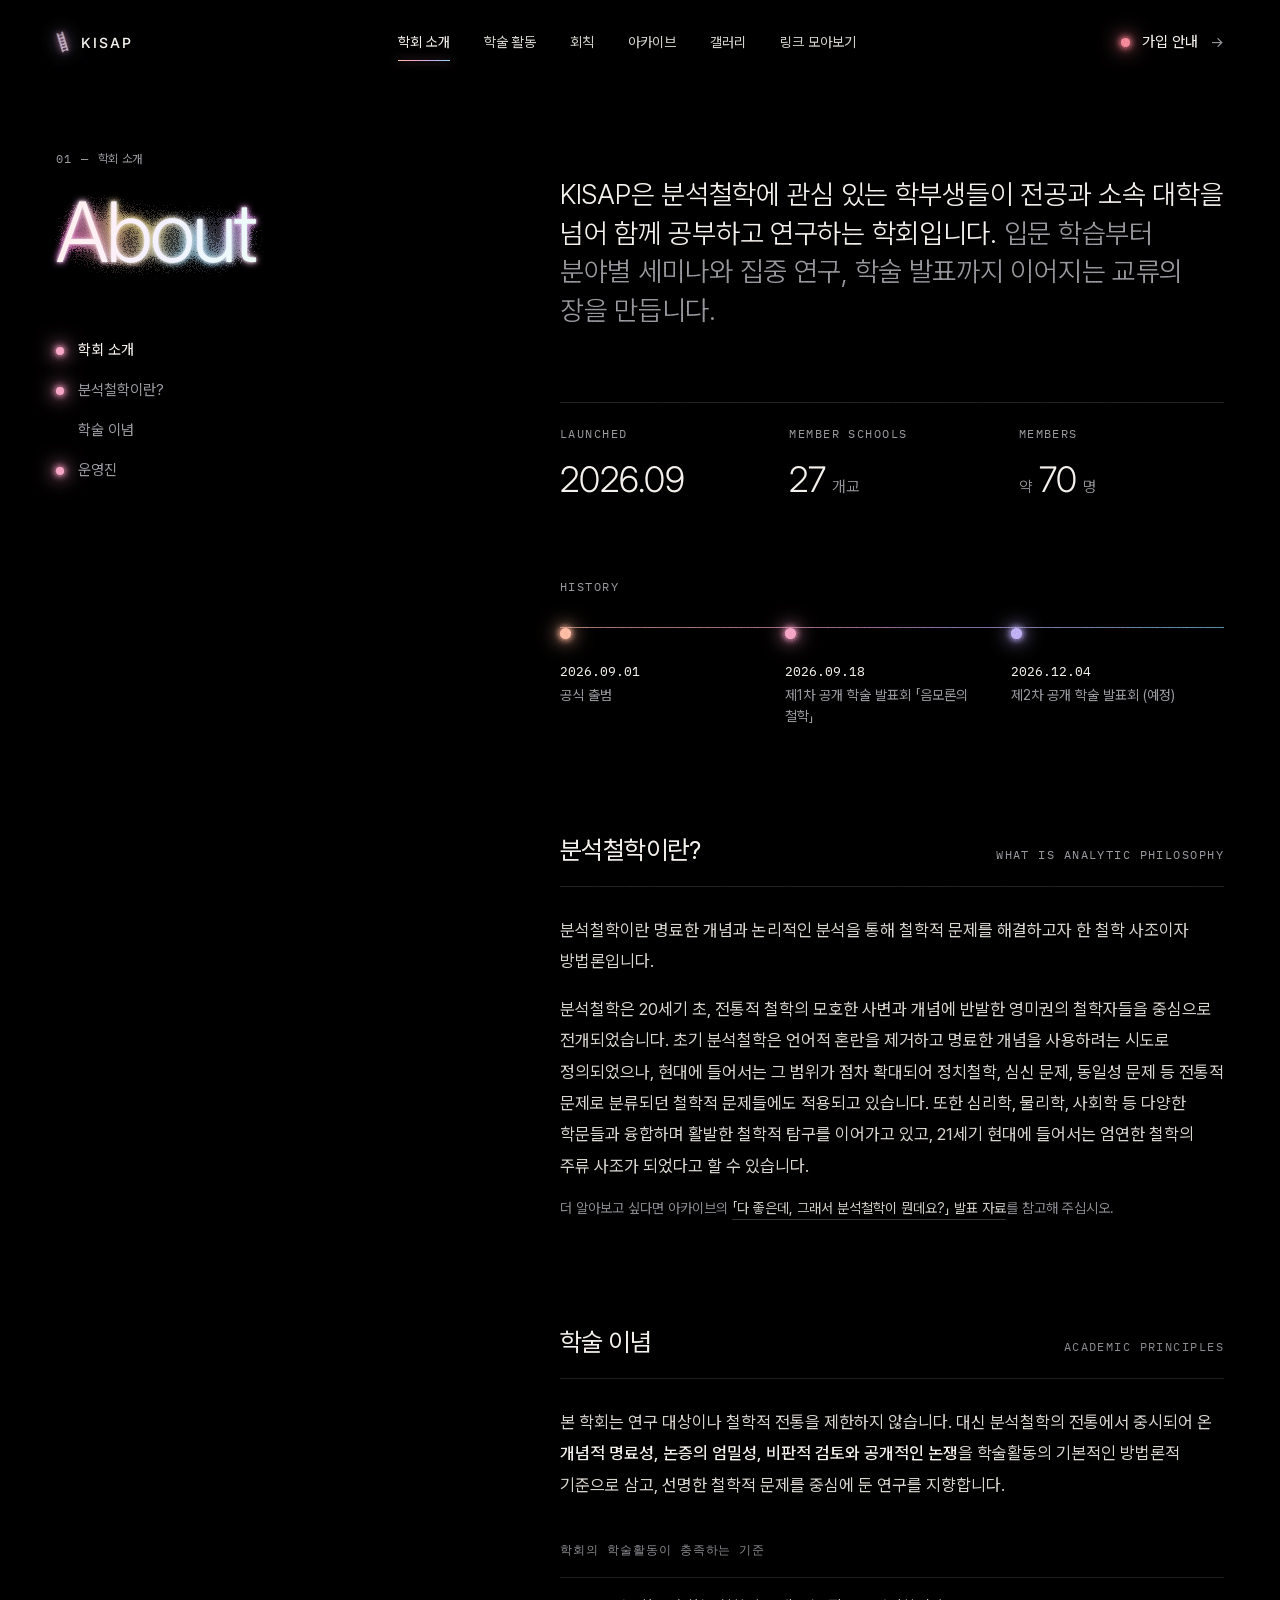
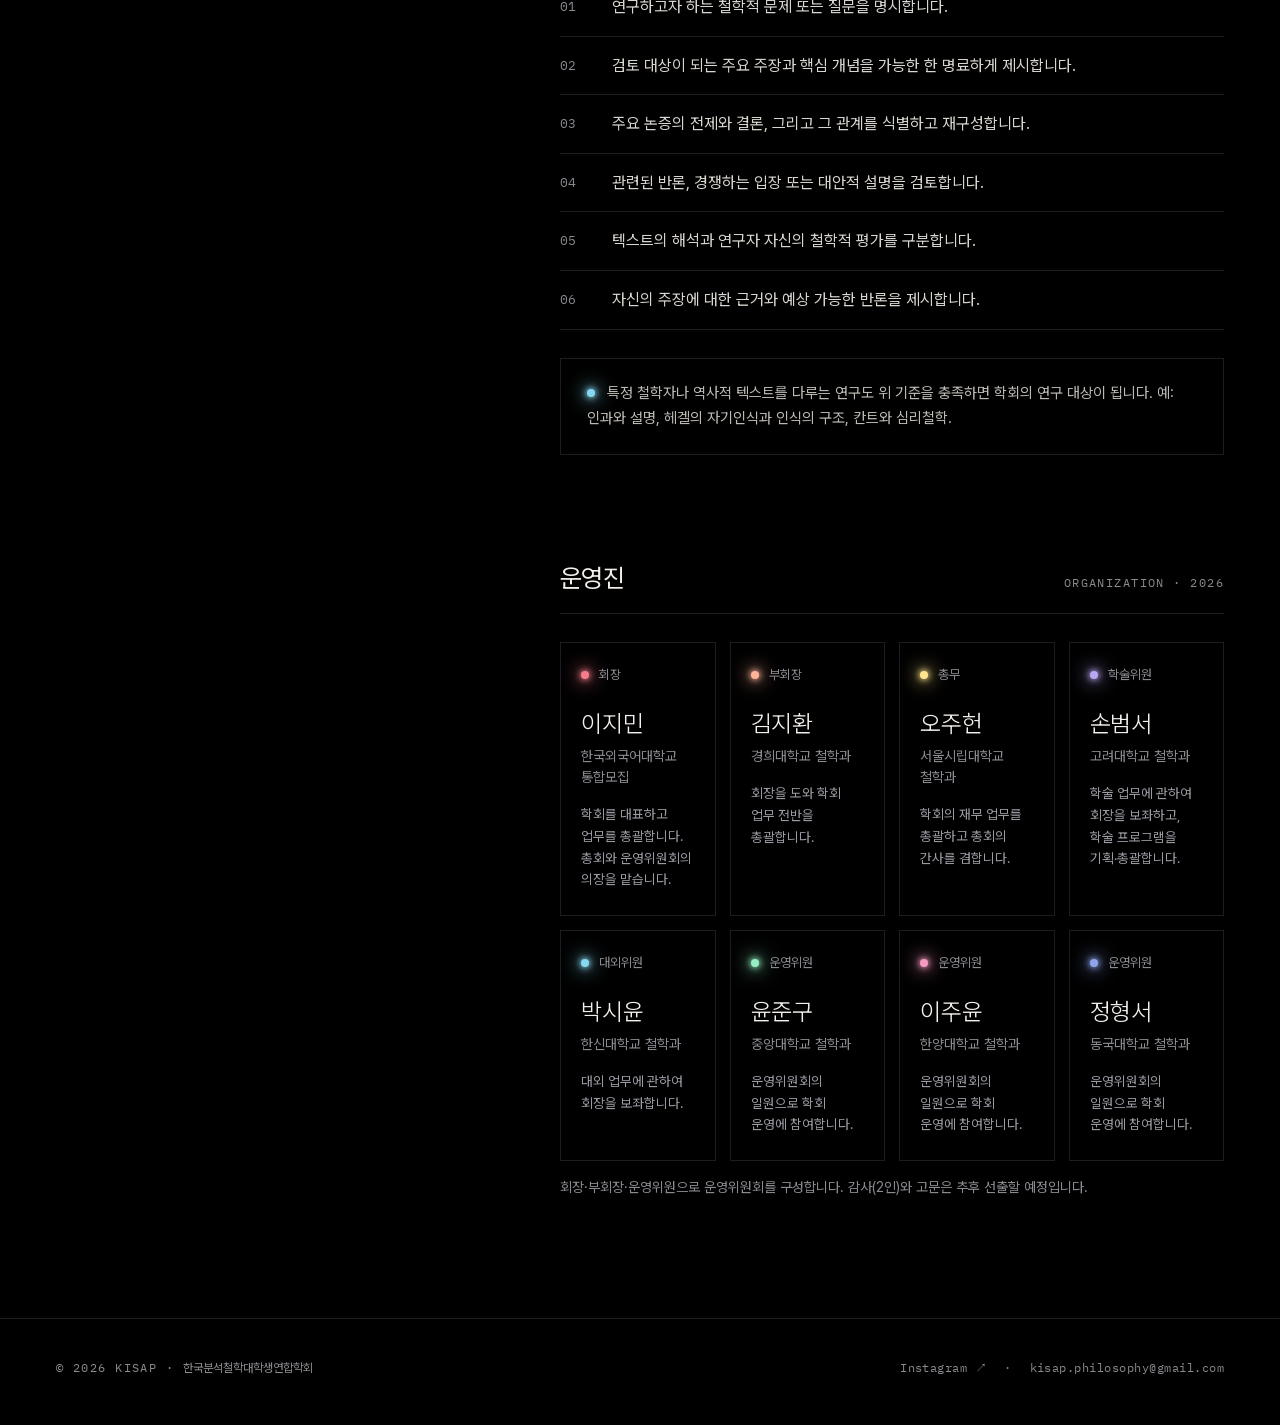
==== commit ec8b1a1b: "로딩 속도 개선: 한글 글꼴 서브셋, 영문 글꼴 자체 호스팅, 갤러리 사진 WebP - Pretendard 2MB → 사이트에 쓰인 글자만 남긴 서브셋(약 113KB), 빌드 때 " ====
--- a/about.html
+++ b/about.html
@@ -23,10 +23,9 @@
 <link rel="icon" href="favicon.ico" sizes="48x48">
 <link rel="icon" type="image/png" sizes="192x192" href="icon-192.png">
 <link rel="apple-touch-icon" href="apple-touch-icon.png">
-<link rel="preconnect" href="https://fonts.googleapis.com">
-<link rel="preconnect" href="https://fonts.gstatic.com" crossorigin>
-<link rel="stylesheet" href="https://fonts.googleapis.com/css2?family=IBM+Plex+Mono&amp;family=Inter:opsz,wght@14..32,300..500&amp;family=Lora:ital,wght@1,400&amp;display=swap">
-<link rel="stylesheet" href="kisap.css?v=202611121501">
+<link rel="preload" href="fonts/kisap-kr.woff2?v=10f1ec85" as="font" type="font/woff2" crossorigin>
+<link rel="preload" href="fonts/inter.woff2" as="font" type="font/woff2" crossorigin>
+<link rel="stylesheet" href="kisap.css?v=202611121803">
 </head>
 <body data-page="about">
 <header class="site-header"></header>
@@ -37,6 +36,6 @@
       <p class="foot-note">더 알아보고 싶다면 아카이브의 <a class="ulink" style="font-size:14px" href="archive.html">「다 좋은데, 그래서 분석철학이 뭔데요?」 발표 자료</a>를 참고해 주십시오.</p></section><section class="sub" id="principles"><div class="sub-h"><h2>학술 이념</h2><span class="mono">Academic Principles</span></div><div class="prose"><p>본 학회는 연구 대상이나 철학적 전통을 제한하지 않습니다. 대신 분석철학의 전통에서 중시되어 온 <b style="font-weight:500;color:var(--ink)">개념적 명료성, 논증의 엄밀성, 비판적 검토와 공개적인 논쟁</b>을 학술활동의 기본적인 방법론적 기준으로 삼고, 선명한 철학적 문제를 중심에 둔 연구를 지향합니다.</p></div><div class="mono kr" style="margin:40px 0 18px;letter-spacing:.08em">학회의 학술활동이 충족하는 기준</div><ol class="crit"><li>연구하고자 하는 철학적 문제 또는 질문을 명시합니다.</li><li>검토 대상이 되는 주요 주장과 핵심 개념을 가능한 한 명료하게 제시합니다.</li><li>주요 논증의 전제와 결론, 그리고 그 관계를 식별하고 재구성합니다.</li><li>관련된 반론, 경쟁하는 입장 또는 대안적 설명을 검토합니다.</li><li>텍스트의 해석과 연구자 자신의 철학적 평가를 구분합니다.</li><li>자신의 주장에 대한 근거와 예상 가능한 반론을 제시합니다.</li></ol><div class="callout"><span class="dot" style="--c:var(--cyan)"></span>특정 철학자나 역사적 텍스트를 다루는 연구도 위 기준을 충족하면 학회의 연구 대상이 됩니다. 예: 인과와 설명, 헤겔의 자기인식과 인식의 구조, 칸트와 심리철학.</div></section><section class="sub" id="people"><div class="sub-h"><h2>운영진</h2><span class="mono">Organization · 2026</span></div><div class="org"><div class="person"><div class="role"><span class="dot" style="--c:var(--coral)"></span>회장</div><div class="name">이지민</div><div class="sch">한국외국어대학교 통합모집</div><div class="duty">학회를 대표하고 업무를 총괄합니다. 총회와 운영위원회의 의장을 맡습니다.</div></div><div class="person"><div class="role"><span class="dot" style="--c:var(--peach)"></span>부회장</div><div class="name">김지환</div><div class="sch">경희대학교 철학과</div><div class="duty">회장을 도와 학회 업무 전반을 총괄합니다.</div></div><div class="person"><div class="role"><span class="dot" style="--c:var(--butter)"></span>총무</div><div class="name">오주헌</div><div class="sch">서울시립대학교 철학과</div><div class="duty">학회의 재무 업무를 총괄하고 총회의 간사를 겸합니다.</div></div><div class="person"><div class="role"><span class="dot" style="--c:var(--lilac)"></span>학술위원</div><div class="name">손범서</div><div class="sch">고려대학교 철학과</div><div class="duty">학술 업무에 관하여 회장을 보좌하고, 학술 프로그램을 기획·총괄합니다.</div></div><div class="person"><div class="role"><span class="dot" style="--c:var(--cyan)"></span>대외위원</div><div class="name">박시윤</div><div class="sch">한신대학교 철학과</div><div class="duty">대외 업무에 관하여 회장을 보좌합니다.</div></div><div class="person"><div class="role"><span class="dot" style="--c:var(--mint)"></span>운영위원</div><div class="name">윤준구</div><div class="sch">중앙대학교 철학과</div><div class="duty">운영위원회의 일원으로 학회 운영에 참여합니다.</div></div><div class="person"><div class="role"><span class="dot" style="--c:var(--pink)"></span>운영위원</div><div class="name">이주윤</div><div class="sch">한양대학교 철학과</div><div class="duty">운영위원회의 일원으로 학회 운영에 참여합니다.</div></div><div class="person"><div class="role"><span class="dot" style="--c:var(--peri)"></span>운영위원</div><div class="name">정형서</div><div class="sch">동국대학교 철학과</div><div class="duty">운영위원회의 일원으로 학회 운영에 참여합니다.</div></div></div><p class="foot-note">회장·부회장·운영위원으로 운영위원회를 구성합니다. 감사(2인)와 고문은 추후 선출할 예정입니다.</p></section></div></section>
 </main>
 <footer class="site-footer"></footer>
-<script src="kisap.js?v=202611121501"></script>
+<script src="kisap.js?v=202611121803"></script>
 </body>
 </html>
--- a/kisap.css
+++ b/kisap.css
@@ -4,9 +4,24 @@
    ========================================================= */
 
 @font-face{
-  font-family:"Pretendard";
-  src:url("PretendardVariable.woff2") format("woff2-variations");
+  font-family:"KISAP KR";
+  src:url("fonts/kisap-kr.woff2?v=10f1ec85") format("woff2-variations"),url("fonts/kisap-kr.woff2?v=10f1ec85") format("woff2");
   font-weight:45 920;font-style:normal;font-display:swap;
+}
+@font-face{
+  font-family:"Inter";
+  src:url("fonts/inter.woff2") format("woff2-variations"),url("fonts/inter.woff2") format("woff2");
+  font-weight:100 900;font-style:normal;font-display:swap;
+}
+@font-face{
+  font-family:"Lora";
+  src:url("fonts/lora-italic.woff2") format("woff2");
+  font-weight:400;font-style:italic;font-display:swap;
+}
+@font-face{
+  font-family:"IBM Plex Mono";
+  src:url("fonts/ibm-plex-mono.woff2") format("woff2");
+  font-weight:400;font-style:normal;font-display:swap;
 }
 
 :root{
@@ -16,8 +31,8 @@
 
   --bg:#000; --ink:#F3EFEA; --ink-2:#d9d5cf; --mute:#8B8A90; --dim:#55545A; --line:#1D1D21;
 
-  --sans:"Inter","Pretendard",system-ui,sans-serif;
-  --kr:"Pretendard","Inter",system-ui,sans-serif;
+  --sans:"Inter","KISAP KR",system-ui,sans-serif;
+  --kr:"KISAP KR","Inter",system-ui,sans-serif;
   --mono:"IBM Plex Mono",ui-monospace,monospace;
 
   --halo:linear-gradient(100deg,var(--peach),var(--pink) 28%,var(--lilac) 52%,var(--cyan) 74%,var(--mint));
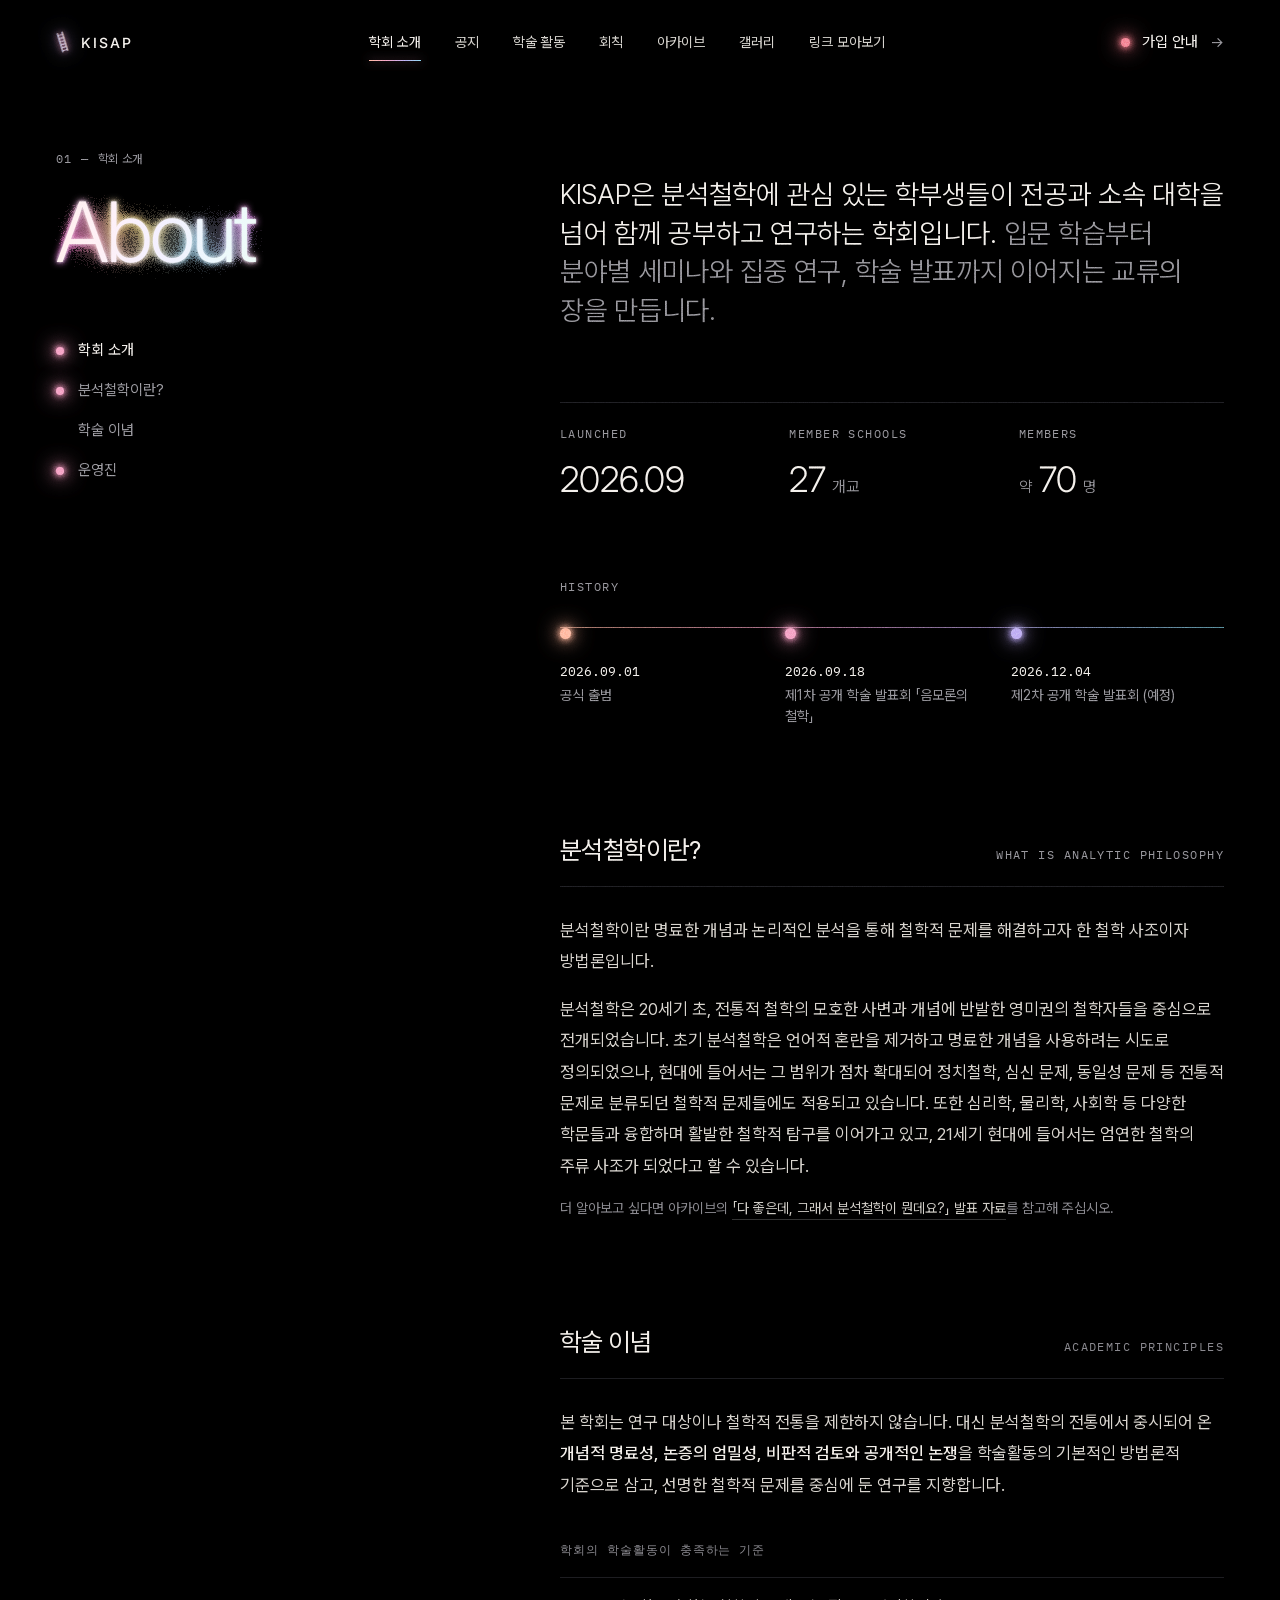
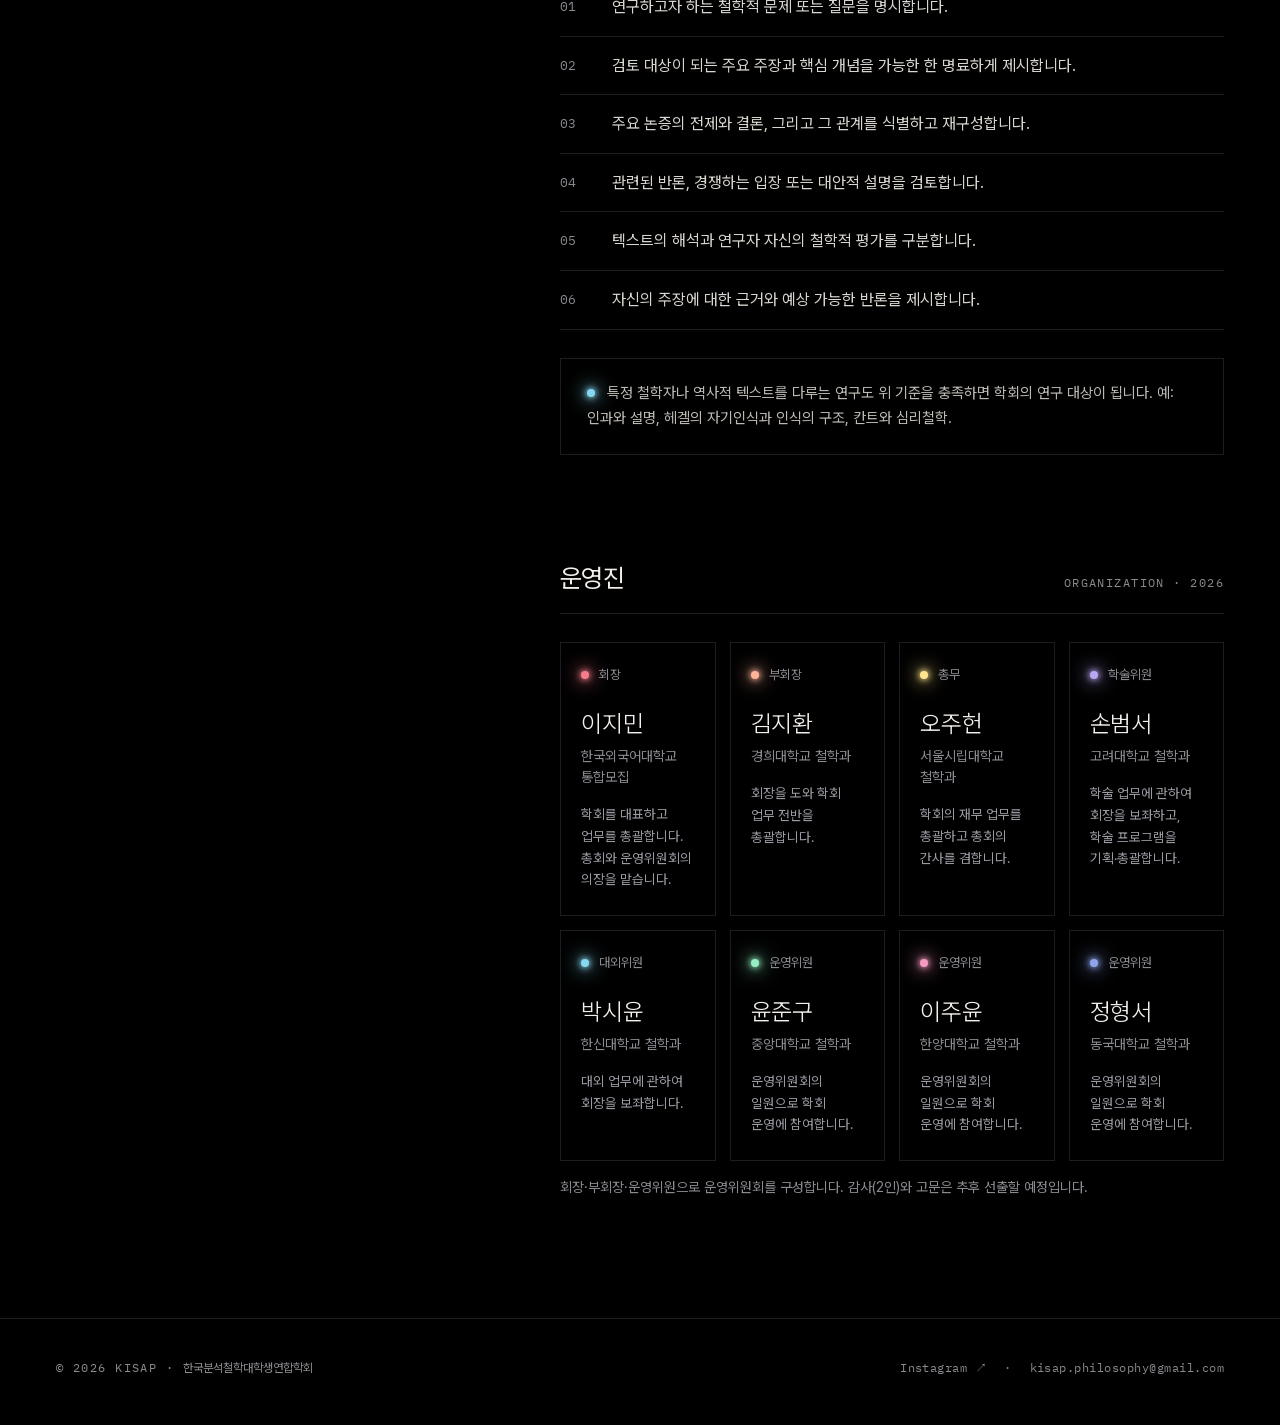
==== commit d508605f: "공지 탭 추가: 제2차 행사 「심리철학」 안내 - 메뉴에 '공지'(학회 소개 다음) 추가, 섹션 번호 재정렬 - 홈 Next Event·학술 활동 다가오는 행사를 공지로 연결  C" ====
--- a/about.html
+++ b/about.html
@@ -23,9 +23,9 @@
 <link rel="icon" href="favicon.ico" sizes="48x48">
 <link rel="icon" type="image/png" sizes="192x192" href="icon-192.png">
 <link rel="apple-touch-icon" href="apple-touch-icon.png">
-<link rel="preload" href="fonts/kisap-kr.woff2?v=10f1ec85" as="font" type="font/woff2" crossorigin>
+<link rel="preload" href="fonts/kisap-kr.woff2?v=5ad1e366" as="font" type="font/woff2" crossorigin>
 <link rel="preload" href="fonts/inter.woff2" as="font" type="font/woff2" crossorigin>
-<link rel="stylesheet" href="kisap.css?v=202611121803">
+<link rel="stylesheet" href="kisap.css?v=202611242151">
 </head>
 <body data-page="about">
 <header class="site-header"></header>
@@ -36,6 +36,6 @@
       <p class="foot-note">더 알아보고 싶다면 아카이브의 <a class="ulink" style="font-size:14px" href="archive.html">「다 좋은데, 그래서 분석철학이 뭔데요?」 발표 자료</a>를 참고해 주십시오.</p></section><section class="sub" id="principles"><div class="sub-h"><h2>학술 이념</h2><span class="mono">Academic Principles</span></div><div class="prose"><p>본 학회는 연구 대상이나 철학적 전통을 제한하지 않습니다. 대신 분석철학의 전통에서 중시되어 온 <b style="font-weight:500;color:var(--ink)">개념적 명료성, 논증의 엄밀성, 비판적 검토와 공개적인 논쟁</b>을 학술활동의 기본적인 방법론적 기준으로 삼고, 선명한 철학적 문제를 중심에 둔 연구를 지향합니다.</p></div><div class="mono kr" style="margin:40px 0 18px;letter-spacing:.08em">학회의 학술활동이 충족하는 기준</div><ol class="crit"><li>연구하고자 하는 철학적 문제 또는 질문을 명시합니다.</li><li>검토 대상이 되는 주요 주장과 핵심 개념을 가능한 한 명료하게 제시합니다.</li><li>주요 논증의 전제와 결론, 그리고 그 관계를 식별하고 재구성합니다.</li><li>관련된 반론, 경쟁하는 입장 또는 대안적 설명을 검토합니다.</li><li>텍스트의 해석과 연구자 자신의 철학적 평가를 구분합니다.</li><li>자신의 주장에 대한 근거와 예상 가능한 반론을 제시합니다.</li></ol><div class="callout"><span class="dot" style="--c:var(--cyan)"></span>특정 철학자나 역사적 텍스트를 다루는 연구도 위 기준을 충족하면 학회의 연구 대상이 됩니다. 예: 인과와 설명, 헤겔의 자기인식과 인식의 구조, 칸트와 심리철학.</div></section><section class="sub" id="people"><div class="sub-h"><h2>운영진</h2><span class="mono">Organization · 2026</span></div><div class="org"><div class="person"><div class="role"><span class="dot" style="--c:var(--coral)"></span>회장</div><div class="name">이지민</div><div class="sch">한국외국어대학교 통합모집</div><div class="duty">학회를 대표하고 업무를 총괄합니다. 총회와 운영위원회의 의장을 맡습니다.</div></div><div class="person"><div class="role"><span class="dot" style="--c:var(--peach)"></span>부회장</div><div class="name">김지환</div><div class="sch">경희대학교 철학과</div><div class="duty">회장을 도와 학회 업무 전반을 총괄합니다.</div></div><div class="person"><div class="role"><span class="dot" style="--c:var(--butter)"></span>총무</div><div class="name">오주헌</div><div class="sch">서울시립대학교 철학과</div><div class="duty">학회의 재무 업무를 총괄하고 총회의 간사를 겸합니다.</div></div><div class="person"><div class="role"><span class="dot" style="--c:var(--lilac)"></span>학술위원</div><div class="name">손범서</div><div class="sch">고려대학교 철학과</div><div class="duty">학술 업무에 관하여 회장을 보좌하고, 학술 프로그램을 기획·총괄합니다.</div></div><div class="person"><div class="role"><span class="dot" style="--c:var(--cyan)"></span>대외위원</div><div class="name">박시윤</div><div class="sch">한신대학교 철학과</div><div class="duty">대외 업무에 관하여 회장을 보좌합니다.</div></div><div class="person"><div class="role"><span class="dot" style="--c:var(--mint)"></span>운영위원</div><div class="name">윤준구</div><div class="sch">중앙대학교 철학과</div><div class="duty">운영위원회의 일원으로 학회 운영에 참여합니다.</div></div><div class="person"><div class="role"><span class="dot" style="--c:var(--pink)"></span>운영위원</div><div class="name">이주윤</div><div class="sch">한양대학교 철학과</div><div class="duty">운영위원회의 일원으로 학회 운영에 참여합니다.</div></div><div class="person"><div class="role"><span class="dot" style="--c:var(--peri)"></span>운영위원</div><div class="name">정형서</div><div class="sch">동국대학교 철학과</div><div class="duty">운영위원회의 일원으로 학회 운영에 참여합니다.</div></div></div><p class="foot-note">회장·부회장·운영위원으로 운영위원회를 구성합니다. 감사(2인)와 고문은 추후 선출할 예정입니다.</p></section></div></section>
 </main>
 <footer class="site-footer"></footer>
-<script src="kisap.js?v=202611121803"></script>
+<script src="kisap.js?v=202611242151"></script>
 </body>
 </html>
--- a/kisap.css
+++ b/kisap.css
@@ -5,7 +5,7 @@
 
 @font-face{
   font-family:"KISAP KR";
-  src:url("fonts/kisap-kr.woff2?v=10f1ec85") format("woff2-variations"),url("fonts/kisap-kr.woff2?v=10f1ec85") format("woff2");
+  src:url("fonts/kisap-kr.woff2?v=5ad1e366") format("woff2-variations"),url("fonts/kisap-kr.woff2?v=5ad1e366") format("woff2");
   font-weight:45 920;font-style:normal;font-display:swap;
 }
 @font-face{
@@ -439,9 +439,29 @@
 .tile.ph:hover img{transform:scale(1.03)}
 .tile.ph .cap{background:linear-gradient(transparent,rgba(0,0,0,.75));left:0;right:0;bottom:0;padding:40px 16px 14px;font-family:var(--kr)}
 .tile.soon{display:flex;align-items:flex-end}
-.event-sum{margin-top:28px;display:grid;grid-template-columns:repeat(4,1fr);gap:24px;border-top:1px solid var(--line);padding-top:22px}
+.event-sum{margin-top:28px;display:grid;grid-template-columns:1fr 1fr 2fr;gap:24px;border-top:1px solid var(--line);padding-top:22px}
 .event-sum .num{font-size:clamp(28px,2.4vw,40px);font-weight:300;margin-top:8px}
 .event-sum .lbl{font-family:var(--kr);font-size:13px;color:var(--mute);margin-top:4px}
+/* notice */
+.notice-grid{margin-top:28px;display:grid;grid-template-columns:minmax(0,5fr) minmax(0,7fr);gap:56px;align-items:start}
+.notice-poster{aspect-ratio:3/4;position:sticky;top:calc(var(--header-h,84px) + 24px)}
+.notice-poster img,.notice-poster video{width:100%;height:100%;object-fit:cover;display:block}
+.notice-body .cta-row{display:flex;align-items:center;gap:20px;flex-wrap:wrap;margin-top:32px}
+.nkv{border-top:1px solid var(--line)}
+.nkv > div{display:grid;grid-template-columns:110px 1fr;gap:16px;padding:15px 0;border-bottom:1px solid var(--line);font-size:16px;line-height:1.6}
+.nkv dt{color:var(--mute);font-size:14px;padding-top:2px}
+.nkv dd{color:var(--ink-2)}
+.nprog{list-style:none;border-top:1px solid var(--line)}
+.nprog li{display:grid;grid-template-columns:110px 1fr;gap:16px;padding:16px 0;border-bottom:1px solid var(--line);font-size:17px;line-height:1.6;color:var(--ink)}
+.nprog .pt{font-family:var(--mono);font-size:13px;color:var(--mute);padding-top:4px;letter-spacing:.06em}
+.nprog .by{font-size:15px;color:var(--ink-2)}
+.nprog .who{color:var(--mute);margin-left:6px;font-size:14px}
+@media (max-width:900px){
+  .notice-grid{grid-template-columns:1fr;gap:36px}
+  .notice-poster{position:relative;top:auto;max-width:420px;width:100%}
+  .nkv > div,.nprog li{grid-template-columns:84px 1fr;gap:12px}
+  .nprog li{font-size:16px}
+}
 /* bylaws body */
 .art .b{font-family:var(--kr);font-size:16px;line-height:1.8;color:var(--ink-2)}
 .art .b p + p{margin-top:6px}
@@ -462,6 +482,7 @@
   .gallery.ev .tile.big{grid-column:1 / -1;grid-row:span 2}
   .gallery.ev .tile.tall{grid-row:span 2}
   .event-sum{grid-template-columns:1fr 1fr;row-gap:22px}
+  .event-sum>div:last-child{grid-column:1/-1}
   .sched td:first-child{width:84px}
   .prose p{font-size:16px}
 }
